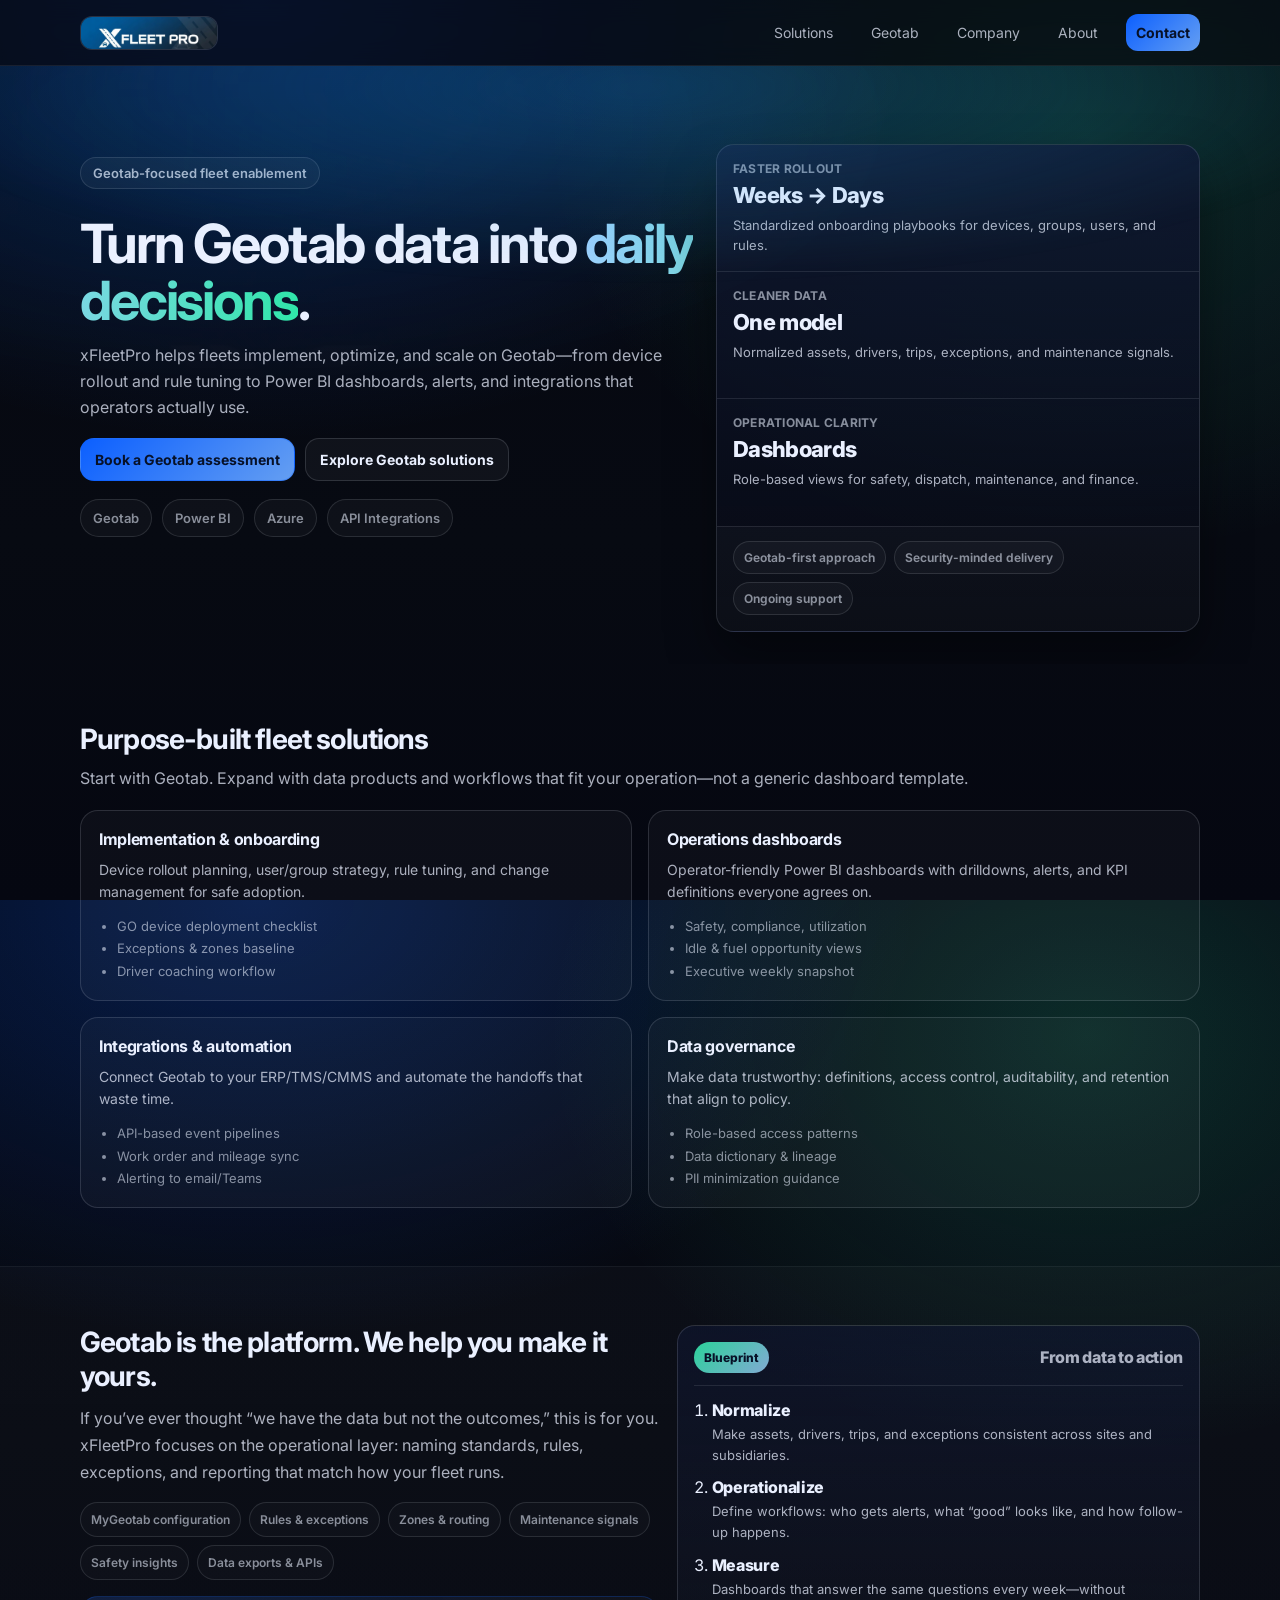
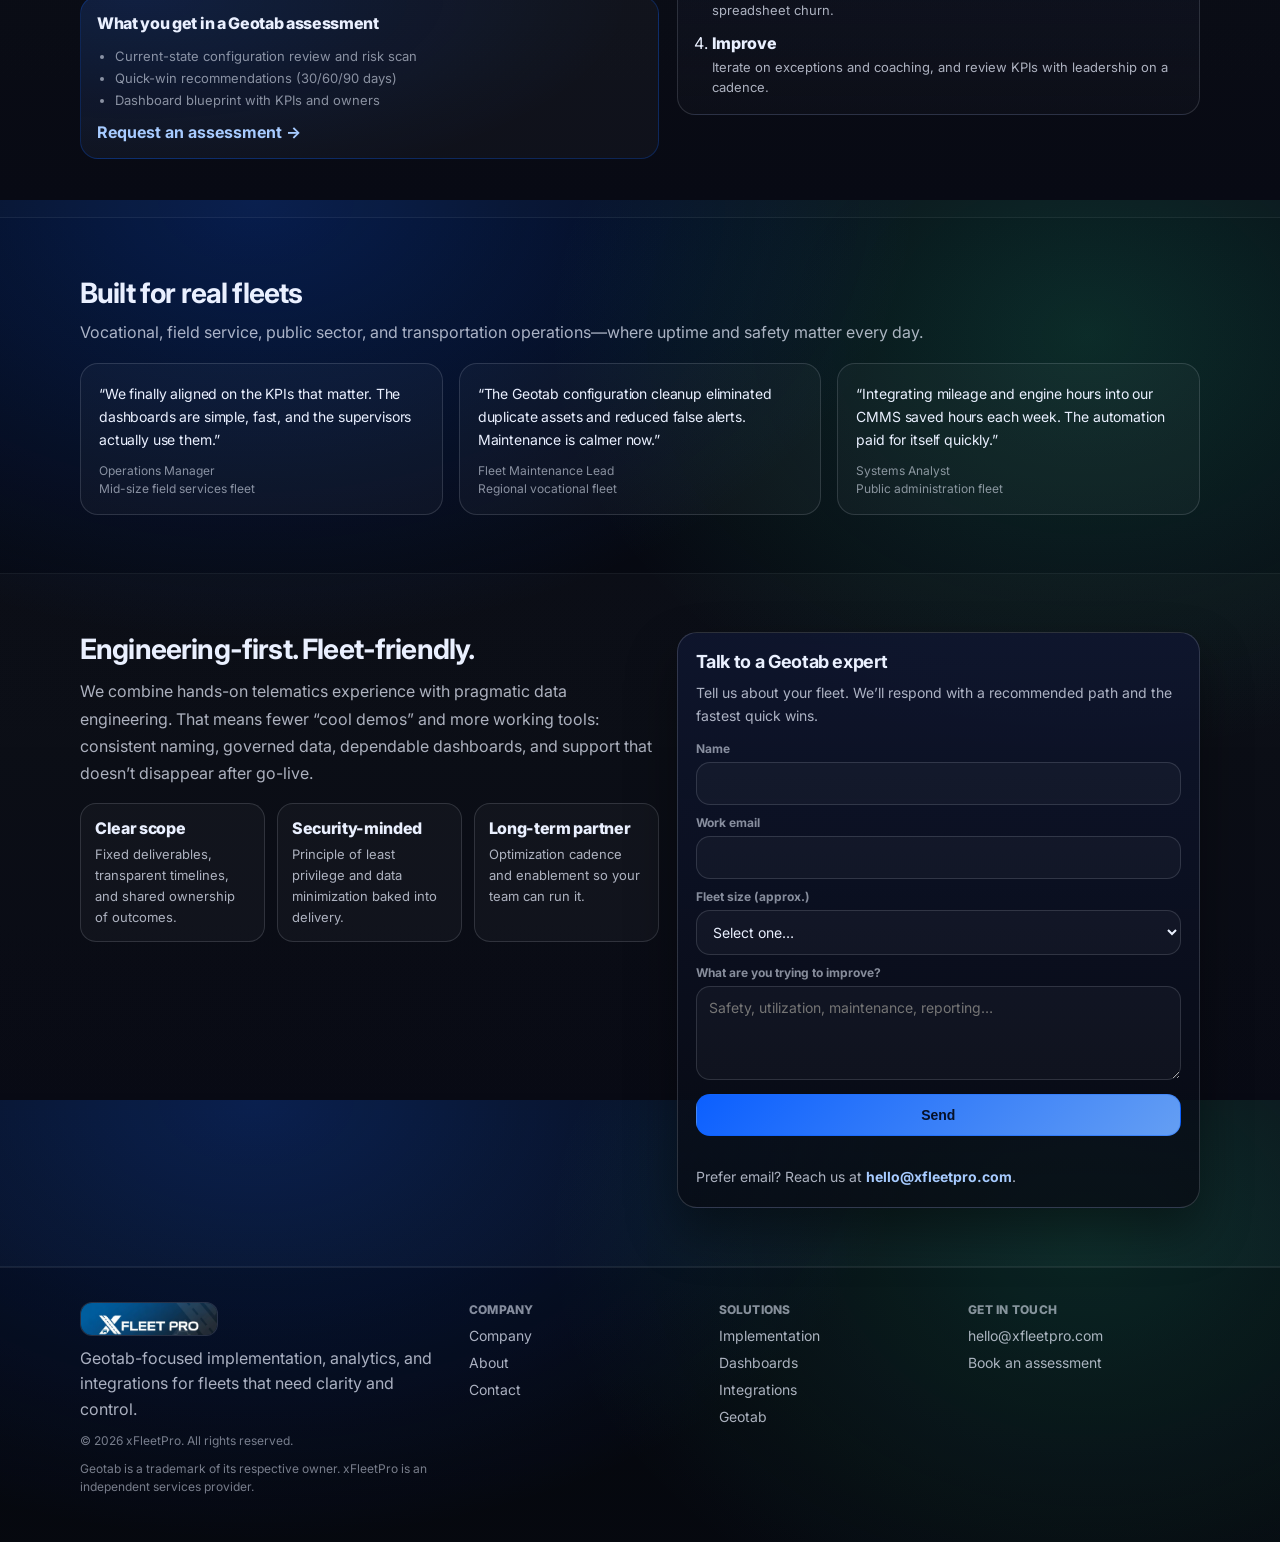
==== index.html @ 248a777e "Initial marketing site for xFleetPro Made-with: Cursor" ====
<!doctype html>
<html lang="en">
  <head>
    <meta charset="UTF-8" />
    <meta name="viewport" content="width=device-width, initial-scale=1.0" />
    <title>xFleetPro — Geotab-Focused Fleet Management</title>
    <meta
      name="description"
      content="xFleetPro helps fleets get more out of Geotab: implementation, data modeling, dashboards, integrations, and ongoing support."
    />
    <meta name="theme-color" content="#0b5fff" />
    <link rel="preconnect" href="https://fonts.googleapis.com" />
    <link rel="preconnect" href="https://fonts.gstatic.com" crossorigin />
    <link
      href="https://fonts.googleapis.com/css2?family=Inter:wght@400;500;600;700&display=swap"
      rel="stylesheet"
    />
    <link rel="stylesheet" href="./styles.css" />
  </head>
  <body>
    <a class="skip-link" href="#main">Skip to content</a>

    <header class="site-header" data-elevate="false">
      <div class="container header-inner">
        <a class="brand" href="./index.html" aria-label="xFleetPro home">
          <img class="brand-logo" src="./assets/xfleetpro-brand.png" alt="xFleetPro" />
        </a>

        <nav class="nav" aria-label="Primary">
          <a href="./index.html#solutions">Solutions</a>
          <a href="./index.html#geotab">Geotab</a>
          <a href="./company.html">Company</a>
          <a href="./about.html">About</a>
          <a class="nav-cta" href="./contact.html">Contact</a>
        </nav>

        <button class="icon-btn" type="button" id="menuBtn" aria-label="Open menu" aria-controls="mobileNav" aria-expanded="false">
          <span class="icon-bars" aria-hidden="true"></span>
        </button>
      </div>

      <div class="mobile-nav" id="mobileNav" hidden>
        <div class="container mobile-nav-inner">
          <a href="./index.html#solutions">Solutions</a>
          <a href="./index.html#geotab">Geotab</a>
          <a href="./company.html">Company</a>
          <a href="./about.html">About</a>
          <a class="btn btn-primary" href="./contact.html">Contact</a>
        </div>
      </div>
    </header>

    <main id="main">
      <section class="hero">
        <div class="container hero-grid">
          <div class="hero-copy">
            <p class="eyebrow">Geotab-focused fleet enablement</p>
            <h1>
              Turn Geotab data into
              <span class="text-gradient">daily decisions</span>.
            </h1>
            <p class="lead">
              xFleetPro helps fleets implement, optimize, and scale on Geotab—from device rollout and rule tuning to Power BI dashboards,
              alerts, and integrations that operators actually use.
            </p>
            <div class="hero-actions">
              <a class="btn btn-primary" href="#contact">Book a Geotab assessment</a>
              <a class="btn btn-secondary" href="#geotab">Explore Geotab solutions</a>
            </div>
            <div class="trust-row" aria-label="Trusted platforms">
              <div class="logo-pill">Geotab</div>
              <div class="logo-pill">Power BI</div>
              <div class="logo-pill">Azure</div>
              <div class="logo-pill">API Integrations</div>
            </div>
          </div>

          <div class="hero-card" role="region" aria-label="Outcome highlights">
            <div class="stat-grid">
              <div class="stat">
                <div class="stat-kicker">Faster rollout</div>
                <div class="stat-value">Weeks → Days</div>
                <div class="stat-note">Standardized onboarding playbooks for devices, groups, users, and rules.</div>
              </div>
              <div class="stat">
                <div class="stat-kicker">Cleaner data</div>
                <div class="stat-value">One model</div>
                <div class="stat-note">Normalized assets, drivers, trips, exceptions, and maintenance signals.</div>
              </div>
              <div class="stat">
                <div class="stat-kicker">Operational clarity</div>
                <div class="stat-value">Dashboards</div>
                <div class="stat-note">Role-based views for safety, dispatch, maintenance, and finance.</div>
              </div>
            </div>
            <div class="hero-card-footer">
              <div class="mini-badge">Geotab-first approach</div>
              <div class="mini-badge">Security-minded delivery</div>
              <div class="mini-badge">Ongoing support</div>
            </div>
          </div>
        </div>
        <div class="hero-bg" aria-hidden="true"></div>
      </section>

      <section class="section" id="solutions">
        <div class="container">
          <div class="section-head">
            <h2>Purpose-built fleet solutions</h2>
            <p>
              Start with Geotab. Expand with data products and workflows that fit your operation—not a generic dashboard template.
            </p>
          </div>

          <div class="card-grid">
            <article class="card">
              <h3>Implementation & onboarding</h3>
              <p>Device rollout planning, user/group strategy, rule tuning, and change management for safe adoption.</p>
              <ul class="list">
                <li>GO device deployment checklist</li>
                <li>Exceptions & zones baseline</li>
                <li>Driver coaching workflow</li>
              </ul>
            </article>

            <article class="card">
              <h3>Operations dashboards</h3>
              <p>Operator-friendly Power BI dashboards with drilldowns, alerts, and KPI definitions everyone agrees on.</p>
              <ul class="list">
                <li>Safety, compliance, utilization</li>
                <li>Idle & fuel opportunity views</li>
                <li>Executive weekly snapshot</li>
              </ul>
            </article>

            <article class="card">
              <h3>Integrations & automation</h3>
              <p>Connect Geotab to your ERP/TMS/CMMS and automate the handoffs that waste time.</p>
              <ul class="list">
                <li>API-based event pipelines</li>
                <li>Work order and mileage sync</li>
                <li>Alerting to email/Teams</li>
              </ul>
            </article>

            <article class="card">
              <h3>Data governance</h3>
              <p>Make data trustworthy: definitions, access control, auditability, and retention that align to policy.</p>
              <ul class="list">
                <li>Role-based access patterns</li>
                <li>Data dictionary & lineage</li>
                <li>PII minimization guidance</li>
              </ul>
            </article>
          </div>
        </div>
      </section>

      <section class="section alt" id="geotab">
        <div class="container">
          <div class="split">
            <div>
              <h2>Geotab is the platform. We help you make it yours.</h2>
              <p class="lead-sm">
                If you’ve ever thought “we have the data but not the outcomes,” this is for you. xFleetPro focuses on the operational layer:
                naming standards, rules, exceptions, and reporting that match how your fleet runs.
              </p>

              <div class="pill-row" aria-label="Geotab solution areas">
                <span class="pill">MyGeotab configuration</span>
                <span class="pill">Rules & exceptions</span>
                <span class="pill">Zones & routing</span>
                <span class="pill">Maintenance signals</span>
                <span class="pill">Safety insights</span>
                <span class="pill">Data exports & APIs</span>
              </div>

              <div class="callout">
                <div class="callout-title">What you get in a Geotab assessment</div>
                <ul class="list">
                  <li>Current-state configuration review and risk scan</li>
                  <li>Quick-win recommendations (30/60/90 days)</li>
                  <li>Dashboard blueprint with KPIs and owners</li>
                </ul>
                <a class="link" href="#contact">Request an assessment →</a>
              </div>
            </div>

            <div class="panel">
              <div class="panel-head">
                <div class="panel-badge">Blueprint</div>
                <div class="panel-title">From data to action</div>
              </div>
              <ol class="steps">
                <li>
                  <div class="step-title">Normalize</div>
                  <div class="step-body">Make assets, drivers, trips, and exceptions consistent across sites and subsidiaries.</div>
                </li>
                <li>
                  <div class="step-title">Operationalize</div>
                  <div class="step-body">Define workflows: who gets alerts, what “good” looks like, and how follow-up happens.</div>
                </li>
                <li>
                  <div class="step-title">Measure</div>
                  <div class="step-body">Dashboards that answer the same questions every week—without spreadsheet churn.</div>
                </li>
                <li>
                  <div class="step-title">Improve</div>
                  <div class="step-body">Iterate on exceptions and coaching, and review KPIs with leadership on a cadence.</div>
                </li>
              </ol>
            </div>
          </div>
        </div>
      </section>

      <section class="section" id="customers">
        <div class="container">
          <div class="section-head">
            <h2>Built for real fleets</h2>
            <p>Vocational, field service, public sector, and transportation operations—where uptime and safety matter every day.</p>
          </div>

          <div class="quote-grid">
            <figure class="quote">
              <blockquote>
                “We finally aligned on the KPIs that matter. The dashboards are simple, fast, and the supervisors actually use them.”
              </blockquote>
              <figcaption>
                <div class="who">Operations Manager</div>
                <div class="where">Mid-size field services fleet</div>
              </figcaption>
            </figure>

            <figure class="quote">
              <blockquote>
                “The Geotab configuration cleanup eliminated duplicate assets and reduced false alerts. Maintenance is calmer now.”
              </blockquote>
              <figcaption>
                <div class="who">Fleet Maintenance Lead</div>
                <div class="where">Regional vocational fleet</div>
              </figcaption>
            </figure>

            <figure class="quote">
              <blockquote>
                “Integrating mileage and engine hours into our CMMS saved hours each week. The automation paid for itself quickly.”
              </blockquote>
              <figcaption>
                <div class="who">Systems Analyst</div>
                <div class="where">Public administration fleet</div>
              </figcaption>
            </figure>
          </div>
        </div>
      </section>

      <section class="section alt" id="about">
        <div class="container">
          <div class="split">
            <div>
              <h2>Engineering-first. Fleet-friendly.</h2>
              <p class="lead-sm">
                We combine hands-on telematics experience with pragmatic data engineering. That means fewer “cool demos” and more working
                tools: consistent naming, governed data, dependable dashboards, and support that doesn’t disappear after go-live.
              </p>
              <div class="mini-grid">
                <div class="mini-card">
                  <div class="mini-title">Clear scope</div>
                  <div class="mini-body">Fixed deliverables, transparent timelines, and shared ownership of outcomes.</div>
                </div>
                <div class="mini-card">
                  <div class="mini-title">Security-minded</div>
                  <div class="mini-body">Principle of least privilege and data minimization baked into delivery.</div>
                </div>
                <div class="mini-card">
                  <div class="mini-title">Long-term partner</div>
                  <div class="mini-body">Optimization cadence and enablement so your team can run it.</div>
                </div>
              </div>
            </div>

            <div class="contact-card" id="contact" role="region" aria-label="Contact xFleetPro">
              <h3>Talk to a Geotab expert</h3>
              <p>Tell us about your fleet. We’ll respond with a recommended path and the fastest quick wins.</p>

              <form class="form" id="contactForm">
                <label>
                  <span>Name</span>
                  <input name="name" type="text" autocomplete="name" required />
                </label>
                <label>
                  <span>Work email</span>
                  <input name="email" type="email" autocomplete="email" required />
                </label>
                <label>
                  <span>Fleet size (approx.)</span>
                  <select name="fleetSize" required>
                    <option value="" selected disabled>Select one…</option>
                    <option>1–25</option>
                    <option>26–100</option>
                    <option>101–500</option>
                    <option>500+</option>
                  </select>
                </label>
                <label>
                  <span>What are you trying to improve?</span>
                  <textarea name="message" rows="4" placeholder="Safety, utilization, maintenance, reporting…" required></textarea>
                </label>
                <button class="btn btn-primary" type="submit">Send</button>
                <p class="fineprint">
                  Prefer email? Reach us at <a class="link" href="mailto:hello@xfleetpro.com">hello@xfleetpro.com</a>.
                </p>
              </form>
            </div>
          </div>
        </div>
      </section>
    </main>

    <footer class="footer">
      <div class="container footer-grid">
        <div>
          <div class="brand footer-brand">
            <img class="brand-logo" src="./assets/xfleetpro-brand.png" alt="xFleetPro" />
          </div>
          <p class="footer-note">
            Geotab-focused implementation, analytics, and integrations for fleets that need clarity and control.
          </p>
          <p class="footer-fineprint">
            © <span id="year"></span> xFleetPro. All rights reserved.
          </p>
          <p class="footer-fineprint">
            Geotab is a trademark of its respective owner. xFleetPro is an independent services provider.
          </p>
        </div>

        <div class="footer-col">
          <div class="footer-title">Company</div>
          <a href="./company.html">Company</a>
          <a href="./about.html">About</a>
          <a href="./contact.html">Contact</a>
        </div>
        <div class="footer-col">
          <div class="footer-title">Solutions</div>
          <a href="./index.html#solutions">Implementation</a>
          <a href="./index.html#solutions">Dashboards</a>
          <a href="./index.html#solutions">Integrations</a>
          <a href="./index.html#geotab">Geotab</a>
        </div>
        <div class="footer-col">
          <div class="footer-title">Get in touch</div>
          <a href="mailto:hello@xfleetpro.com">hello@xfleetpro.com</a>
          <a href="./contact.html">Book an assessment</a>
        </div>
      </div>
    </footer>

    <script src="./script.js"></script>
  </body>
</html>
---- styles.css ----
:root {
  --bg: #070a12;
  --surface: #0d1222;
  --card: #0f1630;
  --text: #eaf0ff;
  --muted: rgba(234, 240, 255, 0.72);
  --muted2: rgba(234, 240, 255, 0.56);
  --border: rgba(234, 240, 255, 0.12);
  --shadow: 0 24px 50px rgba(0, 0, 0, 0.4);
  --blue: #0b5fff;
  --blue2: #6aa7ff;
  --green: #2fe6a7;
  --ring: 0 0 0 4px rgba(11, 95, 255, 0.25);
  --radius: 18px;
  --container: 1120px;
  --font: "Inter", system-ui, -apple-system, Segoe UI, Roboto, Arial, sans-serif;
}

*,
*::before,
*::after {
  box-sizing: border-box;
}

html,
body {
  height: 100%;
}

body {
  margin: 0;
  font-family: var(--font);
  color: var(--text);
  background: radial-gradient(1200px 800px at 20% 0%, rgba(11, 95, 255, 0.25), transparent 55%),
    radial-gradient(900px 700px at 85% 15%, rgba(47, 230, 167, 0.16), transparent 60%),
    linear-gradient(180deg, #050711 0%, #070a12 60%, #050711 100%);
}

a {
  color: inherit;
  text-decoration: none;
}

.container {
  width: min(var(--container), calc(100% - 48px));
  margin: 0 auto;
}

.skip-link {
  position: absolute;
  left: 12px;
  top: 12px;
  padding: 10px 12px;
  background: rgba(255, 255, 255, 0.08);
  border: 1px solid var(--border);
  border-radius: 12px;
  transform: translateY(-200%);
}

.skip-link:focus {
  transform: translateY(0);
  outline: none;
  box-shadow: var(--ring);
}

.site-header {
  position: sticky;
  top: 0;
  z-index: 50;
  background: rgba(7, 10, 18, 0.6);
  backdrop-filter: blur(12px);
  border-bottom: 1px solid rgba(234, 240, 255, 0.08);
}

.site-header[data-elevate="true"] {
  box-shadow: 0 8px 40px rgba(0, 0, 0, 0.25);
}

.header-inner {
  display: flex;
  align-items: center;
  justify-content: space-between;
  padding: 14px 0;
  gap: 14px;
}

.brand {
  display: inline-flex;
  align-items: center;
  gap: 10px;
  font-weight: 700;
  letter-spacing: -0.02em;
}

.brand-logo {
  width: 138px;
  height: 34px;
  border-radius: 12px;
  border: 1px solid rgba(234, 240, 255, 0.12);
  object-fit: cover;
  object-position: 50% 10%;
  background: rgba(255, 255, 255, 0.03);
}

.brand-mark {
  width: 34px;
  height: 34px;
  border-radius: 12px;
  display: grid;
  place-items: center;
  background: linear-gradient(135deg, rgba(11, 95, 255, 0.85), rgba(47, 230, 167, 0.65));
  color: #06102a;
  box-shadow: 0 12px 28px rgba(11, 95, 255, 0.25);
  font-weight: 800;
}

.brand-text {
  font-size: 16px;
}

.nav {
  display: none;
  align-items: center;
  gap: 18px;
  font-size: 14px;
  color: var(--muted);
}

.nav a {
  padding: 10px 10px;
  border-radius: 12px;
}

.nav a:hover {
  color: var(--text);
  background: rgba(255, 255, 255, 0.06);
}

.nav-cta {
  color: #071127;
  background: linear-gradient(135deg, rgba(11, 95, 255, 1), rgba(106, 167, 255, 0.95));
  font-weight: 700;
}

.nav-cta:hover {
  background: linear-gradient(135deg, rgba(11, 95, 255, 0.95), rgba(106, 167, 255, 0.9));
}

.icon-btn {
  display: inline-flex;
  align-items: center;
  justify-content: center;
  width: 42px;
  height: 42px;
  border-radius: 14px;
  border: 1px solid rgba(234, 240, 255, 0.14);
  background: rgba(255, 255, 255, 0.05);
  color: var(--text);
  cursor: pointer;
}

.icon-btn:focus {
  outline: none;
  box-shadow: var(--ring);
}

.icon-bars {
  width: 18px;
  height: 2px;
  background: var(--text);
  position: relative;
  border-radius: 4px;
}

.icon-bars::before,
.icon-bars::after {
  content: "";
  position: absolute;
  left: 0;
  width: 18px;
  height: 2px;
  background: var(--text);
  border-radius: 4px;
}

.icon-bars::before {
  top: -6px;
}

.icon-bars::after {
  top: 6px;
}

.mobile-nav {
  border-top: 1px solid rgba(234, 240, 255, 0.08);
  background: rgba(7, 10, 18, 0.85);
  backdrop-filter: blur(14px);
}

.mobile-nav-inner {
  padding: 16px 0 18px;
  display: grid;
  gap: 10px;
}

.mobile-nav a {
  padding: 12px 12px;
  border-radius: 14px;
  border: 1px solid rgba(234, 240, 255, 0.1);
  background: rgba(255, 255, 255, 0.04);
  color: var(--muted);
}

.mobile-nav a:hover {
  color: var(--text);
}

.hero {
  position: relative;
  padding: 64px 0 26px;
  overflow: hidden;
}

.hero::after {
  content: "";
  position: absolute;
  inset: 0;
  background-image: url("./assets/xfleetpro-brand.png");
  background-size: cover;
  background-position: center top;
  opacity: 0.085;
  mix-blend-mode: screen;
  pointer-events: none;
  mask-image: radial-gradient(70% 60% at 20% 10%, black 20%, transparent 70%);
}

.hero-bg {
  position: absolute;
  inset: -40% -30% auto -30%;
  height: 520px;
  background: radial-gradient(closest-side, rgba(11, 95, 255, 0.18), transparent 72%),
    radial-gradient(closest-side, rgba(47, 230, 167, 0.12), transparent 75%);
  filter: blur(8px);
  pointer-events: none;
}

.hero-grid {
  display: grid;
  gap: 22px;
  align-items: start;
}

.eyebrow {
  display: inline-flex;
  gap: 10px;
  align-items: center;
  padding: 7px 12px;
  border: 1px solid rgba(234, 240, 255, 0.12);
  border-radius: 999px;
  background: rgba(255, 255, 255, 0.04);
  color: var(--muted);
  font-weight: 600;
  font-size: 13px;
}

h1 {
  margin: 14px 0 0;
  font-size: 42px;
  letter-spacing: -0.04em;
  line-height: 1.05;
}

.text-gradient {
  background: linear-gradient(90deg, #9fd0ff, #2fe6a7);
  -webkit-background-clip: text;
  background-clip: text;
  color: transparent;
}

.lead {
  margin: 14px 0 0;
  color: var(--muted);
  font-size: 16px;
  line-height: 1.6;
}

.hero-actions {
  margin-top: 18px;
  display: flex;
  flex-wrap: wrap;
  gap: 10px;
}

.btn {
  display: inline-flex;
  align-items: center;
  justify-content: center;
  gap: 10px;
  padding: 12px 14px;
  border-radius: 14px;
  border: 1px solid rgba(234, 240, 255, 0.14);
  font-weight: 700;
  font-size: 14px;
  cursor: pointer;
  transition: transform 160ms ease, background 160ms ease, border-color 160ms ease;
  user-select: none;
}

.btn:active {
  transform: translateY(1px);
}

.btn-primary {
  background: linear-gradient(135deg, rgba(11, 95, 255, 1), rgba(106, 167, 255, 0.95));
  color: #071127;
  border-color: rgba(11, 95, 255, 0.35);
}

.btn-primary:hover {
  background: linear-gradient(135deg, rgba(11, 95, 255, 0.95), rgba(106, 167, 255, 0.9));
}

.btn-secondary {
  background: rgba(255, 255, 255, 0.04);
  color: var(--text);
}

.btn-secondary:hover {
  background: rgba(255, 255, 255, 0.07);
}

.trust-row {
  margin-top: 18px;
  display: flex;
  flex-wrap: wrap;
  gap: 10px;
}

.logo-pill {
  padding: 10px 12px;
  border-radius: 999px;
  border: 1px solid rgba(234, 240, 255, 0.12);
  background: rgba(255, 255, 255, 0.03);
  color: var(--muted2);
  font-size: 13px;
  font-weight: 600;
}

.hero-card {
  border-radius: var(--radius);
  border: 1px solid rgba(234, 240, 255, 0.14);
  background: linear-gradient(180deg, rgba(15, 22, 48, 0.9), rgba(7, 10, 18, 0.65));
  box-shadow: var(--shadow);
  overflow: hidden;
}

.stat-grid {
  display: grid;
  gap: 0;
}

.stat {
  padding: 16px 16px;
  border-bottom: 1px solid rgba(234, 240, 255, 0.1);
}

.stat:last-child {
  border-bottom: none;
}

.stat-kicker {
  color: var(--muted2);
  font-size: 12px;
  font-weight: 700;
  letter-spacing: 0.02em;
  text-transform: uppercase;
}

.stat-value {
  margin-top: 6px;
  font-size: 22px;
  font-weight: 800;
  letter-spacing: -0.03em;
}

.stat-note {
  margin-top: 8px;
  color: var(--muted);
  font-size: 13px;
  line-height: 1.5;
}

.hero-card-footer {
  padding: 14px 16px 16px;
  display: flex;
  flex-wrap: wrap;
  gap: 8px;
  border-top: 1px solid rgba(234, 240, 255, 0.1);
  background: rgba(255, 255, 255, 0.02);
}

.mini-badge {
  padding: 8px 10px;
  border-radius: 999px;
  border: 1px solid rgba(234, 240, 255, 0.12);
  background: rgba(255, 255, 255, 0.03);
  color: var(--muted2);
  font-size: 12px;
  font-weight: 650;
}

.section {
  padding: 58px 0;
}

.page-hero {
  padding: 54px 0 18px;
  position: relative;
  overflow: hidden;
}

.page-hero::before {
  content: "";
  position: absolute;
  inset: 0;
  background-image: url("./assets/xfleetpro-brand.png");
  background-size: cover;
  background-position: center top;
  opacity: 0.12;
  filter: saturate(1.1);
  pointer-events: none;
  mask-image: linear-gradient(180deg, black 0%, transparent 72%);
}

.page-title {
  position: relative;
  margin: 0;
  font-size: 34px;
  letter-spacing: -0.04em;
}

.page-subtitle {
  position: relative;
  margin: 10px 0 0;
  color: var(--muted);
  line-height: 1.7;
  max-width: 70ch;
}

.info-grid {
  margin-top: 18px;
  display: grid;
  gap: 14px;
}

.info-card {
  border-radius: var(--radius);
  border: 1px solid rgba(234, 240, 255, 0.14);
  background: rgba(255, 255, 255, 0.03);
  padding: 18px 18px;
}

.info-card h3 {
  margin: 0;
  font-size: 16px;
  letter-spacing: -0.02em;
}

.info-card p {
  margin: 10px 0 0;
  color: var(--muted);
  line-height: 1.7;
  font-size: 14px;
}

.section.alt {
  background: linear-gradient(180deg, rgba(255, 255, 255, 0.02), rgba(255, 255, 255, 0.01));
  border-top: 1px solid rgba(234, 240, 255, 0.06);
  border-bottom: 1px solid rgba(234, 240, 255, 0.06);
}

.section-head {
  display: grid;
  gap: 10px;
  margin-bottom: 18px;
}

h2 {
  margin: 0;
  font-size: 28px;
  letter-spacing: -0.03em;
}

.section-head p {
  margin: 0;
  color: var(--muted);
  line-height: 1.6;
}

.card-grid {
  display: grid;
  gap: 14px;
  margin-top: 18px;
}

.card {
  border-radius: var(--radius);
  border: 1px solid rgba(234, 240, 255, 0.14);
  background: rgba(255, 255, 255, 0.03);
  padding: 18px 18px;
}

.card h3 {
  margin: 0;
  font-size: 16px;
  letter-spacing: -0.02em;
}

.card p {
  margin: 10px 0 0;
  color: var(--muted);
  line-height: 1.6;
  font-size: 14px;
}

.list {
  margin: 12px 0 0;
  padding: 0 0 0 18px;
  color: var(--muted2);
  line-height: 1.7;
  font-size: 13px;
}

.split {
  display: grid;
  gap: 16px;
  align-items: start;
}

.lead-sm {
  margin: 12px 0 0;
  color: var(--muted);
  line-height: 1.7;
}

.pill-row {
  display: flex;
  flex-wrap: wrap;
  gap: 8px;
  margin-top: 16px;
}

.pill {
  padding: 9px 10px;
  border-radius: 999px;
  border: 1px solid rgba(234, 240, 255, 0.12);
  background: rgba(255, 255, 255, 0.02);
  color: var(--muted2);
  font-size: 12px;
  font-weight: 600;
}

.callout {
  margin-top: 16px;
  padding: 16px 16px;
  border-radius: var(--radius);
  border: 1px solid rgba(11, 95, 255, 0.25);
  background: radial-gradient(700px 280px at 10% 0%, rgba(11, 95, 255, 0.16), transparent 70%),
    rgba(255, 255, 255, 0.03);
}

.callout-title {
  font-weight: 800;
  letter-spacing: -0.02em;
}

.link {
  display: inline-flex;
  margin-top: 10px;
  color: #a7cbff;
  font-weight: 700;
}

.link:hover {
  color: #c4ddff;
}

.panel {
  border-radius: var(--radius);
  border: 1px solid rgba(234, 240, 255, 0.14);
  background: linear-gradient(180deg, rgba(15, 22, 48, 0.65), rgba(255, 255, 255, 0.02));
  padding: 16px 16px;
}

.panel-head {
  display: flex;
  align-items: center;
  justify-content: space-between;
  gap: 12px;
  padding-bottom: 12px;
  border-bottom: 1px solid rgba(234, 240, 255, 0.1);
}

.panel-badge {
  font-size: 12px;
  font-weight: 800;
  color: #071127;
  background: linear-gradient(135deg, rgba(47, 230, 167, 0.9), rgba(159, 208, 255, 0.8));
  padding: 8px 10px;
  border-radius: 999px;
}

.panel-title {
  font-weight: 800;
  letter-spacing: -0.02em;
  color: var(--muted);
}

.steps {
  margin: 14px 0 0;
  padding: 0 0 0 18px;
  display: grid;
  gap: 12px;
}

.step-title {
  font-weight: 800;
  letter-spacing: -0.02em;
}

.step-body {
  margin-top: 4px;
  color: var(--muted);
  line-height: 1.6;
  font-size: 13px;
}

.quote-grid {
  display: grid;
  gap: 14px;
  margin-top: 18px;
}

.quote {
  margin: 0;
  padding: 18px 18px;
  border-radius: var(--radius);
  border: 1px solid rgba(234, 240, 255, 0.14);
  background: rgba(255, 255, 255, 0.03);
}

.quote blockquote {
  margin: 0;
  color: var(--text);
  line-height: 1.65;
  font-size: 14px;
  letter-spacing: -0.01em;
}

.quote figcaption {
  margin-top: 12px;
  color: var(--muted2);
  font-size: 12px;
  display: grid;
  gap: 3px;
}

.mini-grid {
  margin-top: 16px;
  display: grid;
  gap: 12px;
}

.mini-card {
  padding: 14px 14px;
  border-radius: 16px;
  border: 1px solid rgba(234, 240, 255, 0.14);
  background: rgba(255, 255, 255, 0.03);
}

.mini-title {
  font-weight: 800;
  letter-spacing: -0.02em;
}

.mini-body {
  margin-top: 6px;
  color: var(--muted);
  line-height: 1.6;
  font-size: 13px;
}

.contact-card {
  border-radius: calc(var(--radius) + 2px);
  border: 1px solid rgba(234, 240, 255, 0.16);
  background: linear-gradient(180deg, rgba(15, 22, 48, 0.85), rgba(7, 10, 18, 0.75));
  padding: 18px 18px;
  box-shadow: var(--shadow);
}

.contact-card h3 {
  margin: 0;
  font-size: 18px;
  letter-spacing: -0.02em;
}

.contact-card p {
  margin: 10px 0 0;
  color: var(--muted);
  line-height: 1.6;
  font-size: 14px;
}

.form {
  margin-top: 14px;
  display: grid;
  gap: 10px;
}

label span {
  display: block;
  font-size: 12px;
  color: var(--muted2);
  font-weight: 700;
  margin-bottom: 6px;
}

input,
select,
textarea {
  width: 100%;
  padding: 12px 12px;
  border-radius: 14px;
  border: 1px solid rgba(234, 240, 255, 0.14);
  background: rgba(255, 255, 255, 0.03);
  color: var(--text);
  font-family: var(--font);
  font-size: 14px;
}

textarea {
  resize: vertical;
}

input:focus,
select:focus,
textarea:focus {
  outline: none;
  box-shadow: var(--ring);
  border-color: rgba(11, 95, 255, 0.45);
}

select option {
  background: #0b1021;
}

.fineprint {
  margin: 0;
  color: var(--muted2);
  font-size: 12px;
  line-height: 1.5;
}

.footer {
  border-top: 1px solid rgba(234, 240, 255, 0.08);
  padding: 34px 0 46px;
  background: rgba(0, 0, 0, 0.15);
}

.footer-grid {
  display: grid;
  gap: 18px;
}

.footer-brand {
  margin-bottom: 10px;
}

.footer-note {
  margin: 0;
  color: var(--muted);
  line-height: 1.6;
  max-width: 46ch;
}

.footer-fineprint {
  margin: 10px 0 0;
  color: rgba(234, 240, 255, 0.5);
  font-size: 12px;
  line-height: 1.5;
}

.footer-col {
  display: grid;
  gap: 10px;
  align-content: start;
}

.footer-title {
  font-size: 12px;
  font-weight: 800;
  color: var(--muted2);
  letter-spacing: 0.02em;
  text-transform: uppercase;
}

.footer-col a {
  color: var(--muted);
  font-size: 14px;
}

.footer-col a:hover {
  color: var(--text);
}

@media (min-width: 860px) {
  .nav {
    display: flex;
  }

  .icon-btn {
    display: none;
  }

  .hero {
    padding: 78px 0 32px;
  }

  h1 {
    font-size: 54px;
  }

  .hero-grid {
    grid-template-columns: 1.12fr 0.88fr;
    gap: 20px;
    align-items: stretch;
  }

  .stat-grid {
    grid-template-rows: repeat(3, 1fr);
  }

  .card-grid {
    grid-template-columns: repeat(2, 1fr);
    gap: 16px;
  }

  .split {
    grid-template-columns: 1.05fr 0.95fr;
    gap: 18px;
  }

  .quote-grid {
    grid-template-columns: repeat(3, 1fr);
    gap: 16px;
  }

  .mini-grid {
    grid-template-columns: repeat(3, 1fr);
  }

  .footer-grid {
    grid-template-columns: 1.6fr 1fr 1fr 1fr;
    gap: 18px;
  }

  .info-grid {
    grid-template-columns: repeat(3, 1fr);
    gap: 16px;
  }
}
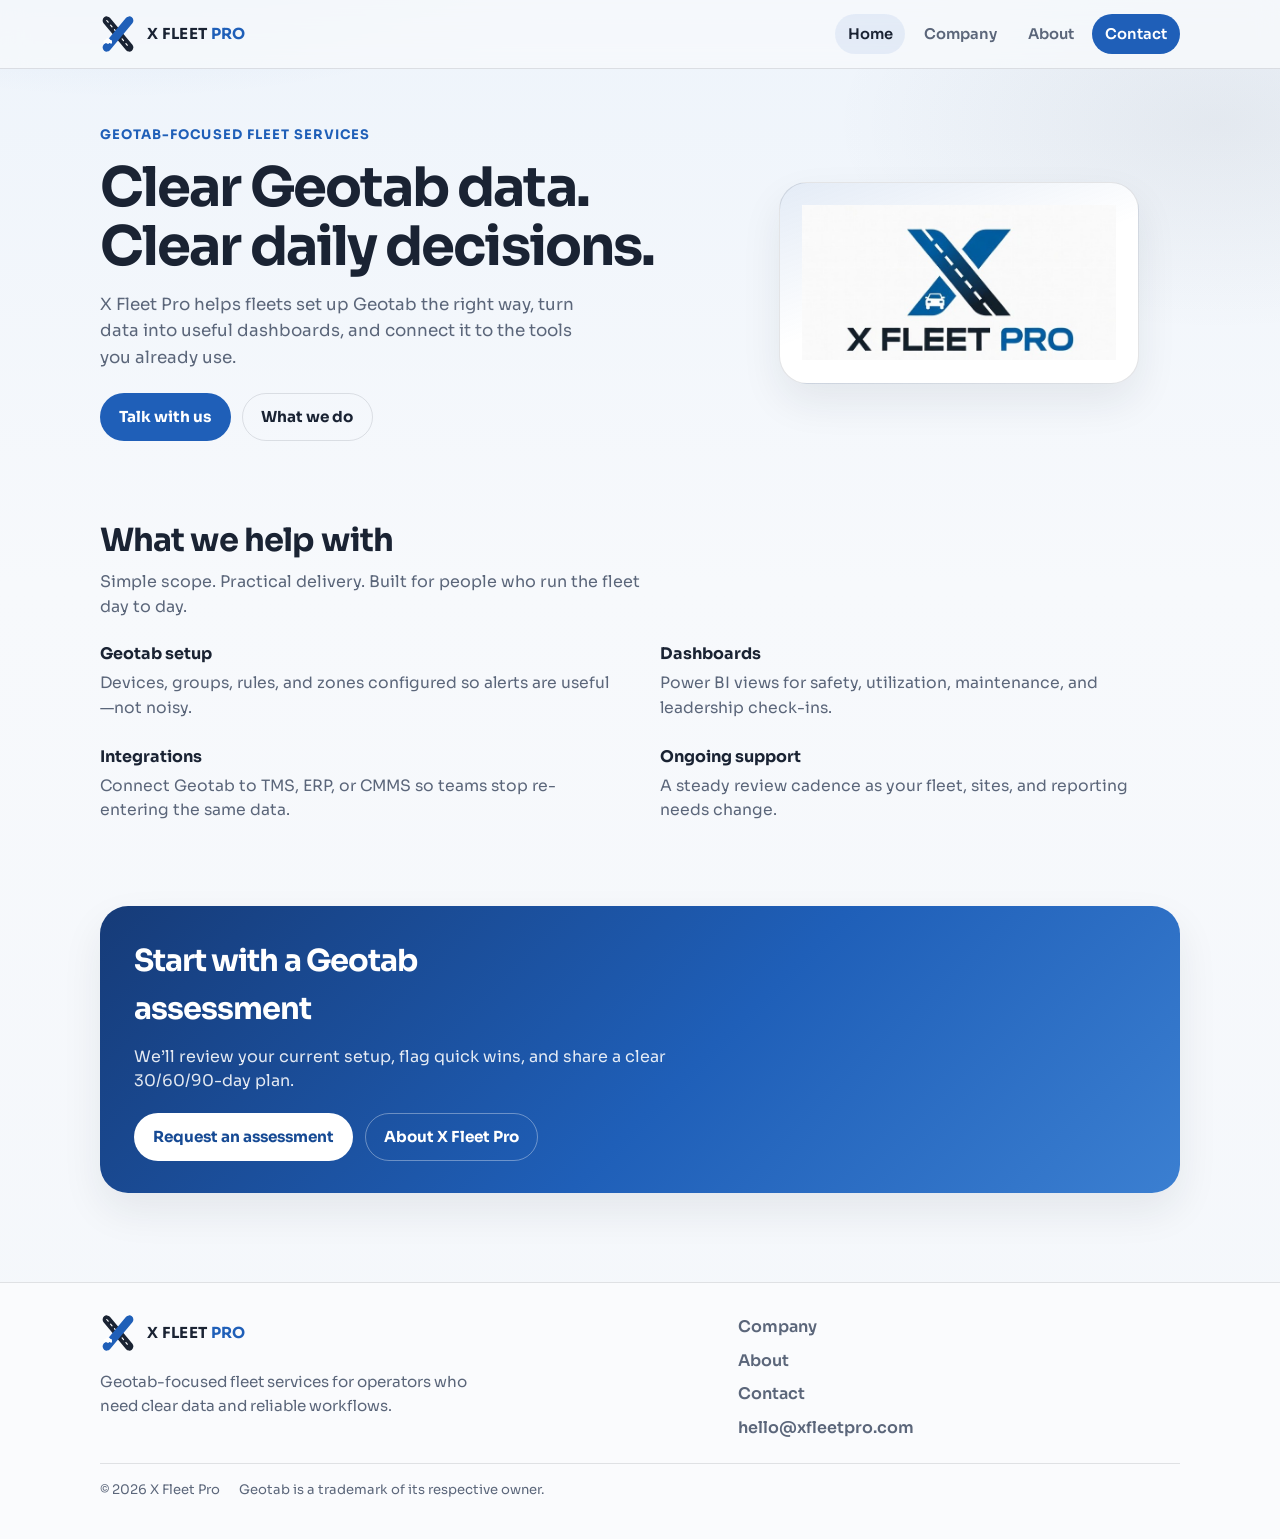
==== commit eebfe147: "Simplify site with shared layout and cleaner branding Reduce duplicated chrome across pages, tighten" ====
--- a/index.html
+++ b/index.html
@@ -3,359 +3,86 @@
   <head>
     <meta charset="UTF-8" />
     <meta name="viewport" content="width=device-width, initial-scale=1.0" />
-    <title>xFleetPro — Geotab-Focused Fleet Management</title>
+    <title>X Fleet Pro — Geotab fleet services</title>
     <meta
       name="description"
-      content="xFleetPro helps fleets get more out of Geotab: implementation, data modeling, dashboards, integrations, and ongoing support."
+      content="X Fleet Pro helps fleets get clear results from Geotab: setup, dashboards, and integrations."
     />
-    <meta name="theme-color" content="#0b5fff" />
+    <meta name="theme-color" content="#1f5fb8" />
+    <link rel="icon" href="./assets/logo-mark.svg" type="image/svg+xml" />
     <link rel="preconnect" href="https://fonts.googleapis.com" />
     <link rel="preconnect" href="https://fonts.gstatic.com" crossorigin />
-    <link
-      href="https://fonts.googleapis.com/css2?family=Inter:wght@400;500;600;700&display=swap"
-      rel="stylesheet"
-    />
+    <link href="https://fonts.googleapis.com/css2?family=Sora:wght@400;600;700&display=swap" rel="stylesheet" />
     <link rel="stylesheet" href="./styles.css" />
   </head>
   <body>
-    <a class="skip-link" href="#main">Skip to content</a>
-
-    <header class="site-header" data-elevate="false">
-      <div class="container header-inner">
-        <a class="brand" href="./index.html" aria-label="xFleetPro home">
-          <img class="brand-logo" src="./assets/xfleetpro-brand.png" alt="xFleetPro" />
-        </a>
-
-        <nav class="nav" aria-label="Primary">
-          <a href="./index.html#solutions">Solutions</a>
-          <a href="./index.html#geotab">Geotab</a>
-          <a href="./company.html">Company</a>
-          <a href="./about.html">About</a>
-          <a class="nav-cta" href="./contact.html">Contact</a>
-        </nav>
-
-        <button class="icon-btn" type="button" id="menuBtn" aria-label="Open menu" aria-controls="mobileNav" aria-expanded="false">
-          <span class="icon-bars" aria-hidden="true"></span>
-        </button>
-      </div>
-
-      <div class="mobile-nav" id="mobileNav" hidden>
-        <div class="container mobile-nav-inner">
-          <a href="./index.html#solutions">Solutions</a>
-          <a href="./index.html#geotab">Geotab</a>
-          <a href="./company.html">Company</a>
-          <a href="./about.html">About</a>
-          <a class="btn btn-primary" href="./contact.html">Contact</a>
-        </div>
-      </div>
-    </header>
+    <a class="skip" href="#main">Skip to content</a>
+    <header class="site-header" id="site-header"></header>
 
     <main id="main">
       <section class="hero">
         <div class="container hero-grid">
-          <div class="hero-copy">
-            <p class="eyebrow">Geotab-focused fleet enablement</p>
-            <h1>
-              Turn Geotab data into
-              <span class="text-gradient">daily decisions</span>.
-            </h1>
-            <p class="lead">
-              xFleetPro helps fleets implement, optimize, and scale on Geotab—from device rollout and rule tuning to Power BI dashboards,
-              alerts, and integrations that operators actually use.
+          <div>
+            <p class="kicker">Geotab-focused fleet services</p>
+            <h1>Clear Geotab data. Clear daily decisions.</h1>
+            <p class="lede">
+              X Fleet Pro helps fleets set up Geotab the right way, turn data into useful dashboards, and connect it to the tools you already use.
             </p>
-            <div class="hero-actions">
-              <a class="btn btn-primary" href="#contact">Book a Geotab assessment</a>
-              <a class="btn btn-secondary" href="#geotab">Explore Geotab solutions</a>
-            </div>
-            <div class="trust-row" aria-label="Trusted platforms">
-              <div class="logo-pill">Geotab</div>
-              <div class="logo-pill">Power BI</div>
-              <div class="logo-pill">Azure</div>
-              <div class="logo-pill">API Integrations</div>
+            <div class="actions">
+              <a class="btn btn-primary" href="./contact.html">Talk with us</a>
+              <a class="btn btn-ghost" href="./company.html">What we do</a>
             </div>
           </div>
-
-          <div class="hero-card" role="region" aria-label="Outcome highlights">
-            <div class="stat-grid">
-              <div class="stat">
-                <div class="stat-kicker">Faster rollout</div>
-                <div class="stat-value">Weeks → Days</div>
-                <div class="stat-note">Standardized onboarding playbooks for devices, groups, users, and rules.</div>
-              </div>
-              <div class="stat">
-                <div class="stat-kicker">Cleaner data</div>
-                <div class="stat-value">One model</div>
-                <div class="stat-note">Normalized assets, drivers, trips, exceptions, and maintenance signals.</div>
-              </div>
-              <div class="stat">
-                <div class="stat-kicker">Operational clarity</div>
-                <div class="stat-value">Dashboards</div>
-                <div class="stat-note">Role-based views for safety, dispatch, maintenance, and finance.</div>
-              </div>
-            </div>
-            <div class="hero-card-footer">
-              <div class="mini-badge">Geotab-first approach</div>
-              <div class="mini-badge">Security-minded delivery</div>
-              <div class="mini-badge">Ongoing support</div>
-            </div>
-          </div>
-        </div>
-        <div class="hero-bg" aria-hidden="true"></div>
-      </section>
-
-      <section class="section" id="solutions">
-        <div class="container">
-          <div class="section-head">
-            <h2>Purpose-built fleet solutions</h2>
-            <p>
-              Start with Geotab. Expand with data products and workflows that fit your operation—not a generic dashboard template.
-            </p>
-          </div>
-
-          <div class="card-grid">
-            <article class="card">
-              <h3>Implementation & onboarding</h3>
-              <p>Device rollout planning, user/group strategy, rule tuning, and change management for safe adoption.</p>
-              <ul class="list">
-                <li>GO device deployment checklist</li>
-                <li>Exceptions & zones baseline</li>
-                <li>Driver coaching workflow</li>
-              </ul>
-            </article>
-
-            <article class="card">
-              <h3>Operations dashboards</h3>
-              <p>Operator-friendly Power BI dashboards with drilldowns, alerts, and KPI definitions everyone agrees on.</p>
-              <ul class="list">
-                <li>Safety, compliance, utilization</li>
-                <li>Idle & fuel opportunity views</li>
-                <li>Executive weekly snapshot</li>
-              </ul>
-            </article>
-
-            <article class="card">
-              <h3>Integrations & automation</h3>
-              <p>Connect Geotab to your ERP/TMS/CMMS and automate the handoffs that waste time.</p>
-              <ul class="list">
-                <li>API-based event pipelines</li>
-                <li>Work order and mileage sync</li>
-                <li>Alerting to email/Teams</li>
-              </ul>
-            </article>
-
-            <article class="card">
-              <h3>Data governance</h3>
-              <p>Make data trustworthy: definitions, access control, auditability, and retention that align to policy.</p>
-              <ul class="list">
-                <li>Role-based access patterns</li>
-                <li>Data dictionary & lineage</li>
-                <li>PII minimization guidance</li>
-              </ul>
-            </article>
+          <div class="hero-visual">
+            <img src="./assets/logo.jpg" alt="X Fleet Pro logo" />
           </div>
         </div>
       </section>
 
-      <section class="section alt" id="geotab">
+      <section class="section">
         <div class="container">
-          <div class="split">
-            <div>
-              <h2>Geotab is the platform. We help you make it yours.</h2>
-              <p class="lead-sm">
-                If you’ve ever thought “we have the data but not the outcomes,” this is for you. xFleetPro focuses on the operational layer:
-                naming standards, rules, exceptions, and reporting that match how your fleet runs.
-              </p>
-
-              <div class="pill-row" aria-label="Geotab solution areas">
-                <span class="pill">MyGeotab configuration</span>
-                <span class="pill">Rules & exceptions</span>
-                <span class="pill">Zones & routing</span>
-                <span class="pill">Maintenance signals</span>
-                <span class="pill">Safety insights</span>
-                <span class="pill">Data exports & APIs</span>
-              </div>
-
-              <div class="callout">
-                <div class="callout-title">What you get in a Geotab assessment</div>
-                <ul class="list">
-                  <li>Current-state configuration review and risk scan</li>
-                  <li>Quick-win recommendations (30/60/90 days)</li>
-                  <li>Dashboard blueprint with KPIs and owners</li>
-                </ul>
-                <a class="link" href="#contact">Request an assessment →</a>
-              </div>
-            </div>
-
-            <div class="panel">
-              <div class="panel-head">
-                <div class="panel-badge">Blueprint</div>
-                <div class="panel-title">From data to action</div>
-              </div>
-              <ol class="steps">
-                <li>
-                  <div class="step-title">Normalize</div>
-                  <div class="step-body">Make assets, drivers, trips, and exceptions consistent across sites and subsidiaries.</div>
-                </li>
-                <li>
-                  <div class="step-title">Operationalize</div>
-                  <div class="step-body">Define workflows: who gets alerts, what “good” looks like, and how follow-up happens.</div>
-                </li>
-                <li>
-                  <div class="step-title">Measure</div>
-                  <div class="step-body">Dashboards that answer the same questions every week—without spreadsheet churn.</div>
-                </li>
-                <li>
-                  <div class="step-title">Improve</div>
-                  <div class="step-body">Iterate on exceptions and coaching, and review KPIs with leadership on a cadence.</div>
-                </li>
-              </ol>
-            </div>
+          <div class="section-head">
+            <h2>What we help with</h2>
+            <p>Simple scope. Practical delivery. Built for people who run the fleet day to day.</p>
           </div>
+          <ul class="offer-list">
+            <li>
+              <strong>Geotab setup</strong>
+              <span>Devices, groups, rules, and zones configured so alerts are useful—not noisy.</span>
+            </li>
+            <li>
+              <strong>Dashboards</strong>
+              <span>Power BI views for safety, utilization, maintenance, and leadership check-ins.</span>
+            </li>
+            <li>
+              <strong>Integrations</strong>
+              <span>Connect Geotab to TMS, ERP, or CMMS so teams stop re-entering the same data.</span>
+            </li>
+            <li>
+              <strong>Ongoing support</strong>
+              <span>A steady review cadence as your fleet, sites, and reporting needs change.</span>
+            </li>
+          </ul>
         </div>
       </section>
 
-      <section class="section" id="customers">
+      <section class="section">
         <div class="container">
-          <div class="section-head">
-            <h2>Built for real fleets</h2>
-            <p>Vocational, field service, public sector, and transportation operations—where uptime and safety matter every day.</p>
-          </div>
-
-          <div class="quote-grid">
-            <figure class="quote">
-              <blockquote>
-                “We finally aligned on the KPIs that matter. The dashboards are simple, fast, and the supervisors actually use them.”
-              </blockquote>
-              <figcaption>
-                <div class="who">Operations Manager</div>
-                <div class="where">Mid-size field services fleet</div>
-              </figcaption>
-            </figure>
-
-            <figure class="quote">
-              <blockquote>
-                “The Geotab configuration cleanup eliminated duplicate assets and reduced false alerts. Maintenance is calmer now.”
-              </blockquote>
-              <figcaption>
-                <div class="who">Fleet Maintenance Lead</div>
-                <div class="where">Regional vocational fleet</div>
-              </figcaption>
-            </figure>
-
-            <figure class="quote">
-              <blockquote>
-                “Integrating mileage and engine hours into our CMMS saved hours each week. The automation paid for itself quickly.”
-              </blockquote>
-              <figcaption>
-                <div class="who">Systems Analyst</div>
-                <div class="where">Public administration fleet</div>
-              </figcaption>
-            </figure>
-          </div>
-        </div>
-      </section>
-
-      <section class="section alt" id="about">
-        <div class="container">
-          <div class="split">
-            <div>
-              <h2>Engineering-first. Fleet-friendly.</h2>
-              <p class="lead-sm">
-                We combine hands-on telematics experience with pragmatic data engineering. That means fewer “cool demos” and more working
-                tools: consistent naming, governed data, dependable dashboards, and support that doesn’t disappear after go-live.
-              </p>
-              <div class="mini-grid">
-                <div class="mini-card">
-                  <div class="mini-title">Clear scope</div>
-                  <div class="mini-body">Fixed deliverables, transparent timelines, and shared ownership of outcomes.</div>
-                </div>
-                <div class="mini-card">
-                  <div class="mini-title">Security-minded</div>
-                  <div class="mini-body">Principle of least privilege and data minimization baked into delivery.</div>
-                </div>
-                <div class="mini-card">
-                  <div class="mini-title">Long-term partner</div>
-                  <div class="mini-body">Optimization cadence and enablement so your team can run it.</div>
-                </div>
-              </div>
-            </div>
-
-            <div class="contact-card" id="contact" role="region" aria-label="Contact xFleetPro">
-              <h3>Talk to a Geotab expert</h3>
-              <p>Tell us about your fleet. We’ll respond with a recommended path and the fastest quick wins.</p>
-
-              <form class="form" id="contactForm">
-                <label>
-                  <span>Name</span>
-                  <input name="name" type="text" autocomplete="name" required />
-                </label>
-                <label>
-                  <span>Work email</span>
-                  <input name="email" type="email" autocomplete="email" required />
-                </label>
-                <label>
-                  <span>Fleet size (approx.)</span>
-                  <select name="fleetSize" required>
-                    <option value="" selected disabled>Select one…</option>
-                    <option>1–25</option>
-                    <option>26–100</option>
-                    <option>101–500</option>
-                    <option>500+</option>
-                  </select>
-                </label>
-                <label>
-                  <span>What are you trying to improve?</span>
-                  <textarea name="message" rows="4" placeholder="Safety, utilization, maintenance, reporting…" required></textarea>
-                </label>
-                <button class="btn btn-primary" type="submit">Send</button>
-                <p class="fineprint">
-                  Prefer email? Reach us at <a class="link" href="mailto:hello@xfleetpro.com">hello@xfleetpro.com</a>.
-                </p>
-              </form>
+          <div class="band">
+            <h2>Start with a Geotab assessment</h2>
+            <p>
+              We’ll review your current setup, flag quick wins, and share a clear 30/60/90-day plan.
+            </p>
+            <div class="actions">
+              <a class="btn btn-primary" href="./contact.html">Request an assessment</a>
+              <a class="btn btn-ghost" href="./about.html">About X Fleet Pro</a>
             </div>
           </div>
         </div>
       </section>
     </main>
 
-    <footer class="footer">
-      <div class="container footer-grid">
-        <div>
-          <div class="brand footer-brand">
-            <img class="brand-logo" src="./assets/xfleetpro-brand.png" alt="xFleetPro" />
-          </div>
-          <p class="footer-note">
-            Geotab-focused implementation, analytics, and integrations for fleets that need clarity and control.
-          </p>
-          <p class="footer-fineprint">
-            © <span id="year"></span> xFleetPro. All rights reserved.
-          </p>
-          <p class="footer-fineprint">
-            Geotab is a trademark of its respective owner. xFleetPro is an independent services provider.
-          </p>
-        </div>
-
-        <div class="footer-col">
-          <div class="footer-title">Company</div>
-          <a href="./company.html">Company</a>
-          <a href="./about.html">About</a>
-          <a href="./contact.html">Contact</a>
-        </div>
-        <div class="footer-col">
-          <div class="footer-title">Solutions</div>
-          <a href="./index.html#solutions">Implementation</a>
-          <a href="./index.html#solutions">Dashboards</a>
-          <a href="./index.html#solutions">Integrations</a>
-          <a href="./index.html#geotab">Geotab</a>
-        </div>
-        <div class="footer-col">
-          <div class="footer-title">Get in touch</div>
-          <a href="mailto:hello@xfleetpro.com">hello@xfleetpro.com</a>
-          <a href="./contact.html">Book an assessment</a>
-        </div>
-      </div>
-    </footer>
-
+    <footer class="site-footer" id="site-footer"></footer>
     <script src="./script.js"></script>
   </body>
 </html>
--- a/styles.css
+++ b/styles.css
@@ -1,19 +1,17 @@
 :root {
-  --bg: #070a12;
-  --surface: #0d1222;
-  --card: #0f1630;
-  --text: #eaf0ff;
-  --muted: rgba(234, 240, 255, 0.72);
-  --muted2: rgba(234, 240, 255, 0.56);
-  --border: rgba(234, 240, 255, 0.12);
-  --shadow: 0 24px 50px rgba(0, 0, 0, 0.4);
-  --blue: #0b5fff;
-  --blue2: #6aa7ff;
-  --green: #2fe6a7;
-  --ring: 0 0 0 4px rgba(11, 95, 255, 0.25);
+  --navy: #1a2333;
+  --ink: #243044;
+  --muted: #5b667a;
+  --line: rgba(26, 35, 51, 0.12);
+  --blue: #1f5fb8;
+  --blue-deep: #164a94;
+  --sky: #e8f1fb;
+  --paper: #f7f9fc;
+  --white: #ffffff;
+  --shadow: 0 18px 40px rgba(26, 35, 51, 0.08);
   --radius: 18px;
-  --container: 1120px;
-  --font: "Inter", system-ui, -apple-system, Segoe UI, Roboto, Arial, sans-serif;
+  --max: 1080px;
+  --font: "Sora", "Avenir Next", "Segoe UI", sans-serif;
 }
 
 *,
@@ -22,18 +20,25 @@
   box-sizing: border-box;
 }
 
-html,
+html {
+  scroll-behavior: smooth;
+}
+
 body {
-  height: 100%;
-}
-
-body {
   margin: 0;
   font-family: var(--font);
-  color: var(--text);
-  background: radial-gradient(1200px 800px at 20% 0%, rgba(11, 95, 255, 0.25), transparent 55%),
-    radial-gradient(900px 700px at 85% 15%, rgba(47, 230, 167, 0.16), transparent 60%),
-    linear-gradient(180deg, #050711 0%, #070a12 60%, #050711 100%);
+  color: var(--ink);
+  background:
+    radial-gradient(900px 420px at 10% -10%, rgba(31, 95, 184, 0.16), transparent 60%),
+    radial-gradient(700px 380px at 95% 8%, rgba(26, 35, 51, 0.06), transparent 55%),
+    linear-gradient(180deg, #eef4fb 0%, var(--paper) 38%, #f4f7fb 100%);
+  line-height: 1.55;
+  min-height: 100vh;
+}
+
+img {
+  max-width: 100%;
+  display: block;
 }
 
 a {
@@ -41,831 +46,504 @@
   text-decoration: none;
 }
 
+main a:not(.btn):not(.brand) {
+  color: var(--blue);
+  font-weight: 600;
+}
+
+main a:not(.btn):not(.brand):hover {
+  text-decoration: underline;
+}
+
+.narrow {
+  max-width: 560px;
+}
+
 .container {
-  width: min(var(--container), calc(100% - 48px));
-  margin: 0 auto;
-}
-
-.skip-link {
+  width: min(var(--max), calc(100% - 2rem));
+  margin-inline: auto;
+}
+
+.skip {
   position: absolute;
-  left: 12px;
-  top: 12px;
-  padding: 10px 12px;
-  background: rgba(255, 255, 255, 0.08);
-  border: 1px solid var(--border);
-  border-radius: 12px;
-  transform: translateY(-200%);
-}
-
-.skip-link:focus {
-  transform: translateY(0);
-  outline: none;
-  box-shadow: var(--ring);
-}
-
+  left: 1rem;
+  top: 1rem;
+  transform: translateY(-160%);
+  background: var(--white);
+  border: 1px solid var(--line);
+  border-radius: 999px;
+  padding: 0.6rem 0.9rem;
+  z-index: 100;
+}
+
+.skip:focus {
+  transform: none;
+}
+
+/* Header */
 .site-header {
   position: sticky;
   top: 0;
-  z-index: 50;
-  background: rgba(7, 10, 18, 0.6);
-  backdrop-filter: blur(12px);
-  border-bottom: 1px solid rgba(234, 240, 255, 0.08);
-}
-
-.site-header[data-elevate="true"] {
-  box-shadow: 0 8px 40px rgba(0, 0, 0, 0.25);
-}
-
-.header-inner {
+  z-index: 40;
+  backdrop-filter: blur(14px);
+  background: rgba(247, 249, 252, 0.82);
+  border-bottom: 1px solid var(--line);
+}
+
+.header-row {
   display: flex;
   align-items: center;
   justify-content: space-between;
-  padding: 14px 0;
-  gap: 14px;
+  gap: 1rem;
+  min-height: 4.25rem;
 }
 
 .brand {
   display: inline-flex;
   align-items: center;
-  gap: 10px;
+  gap: 0.7rem;
   font-weight: 700;
-  letter-spacing: -0.02em;
-}
-
-.brand-logo {
-  width: 138px;
-  height: 34px;
-  border-radius: 12px;
-  border: 1px solid rgba(234, 240, 255, 0.12);
-  object-fit: cover;
-  object-position: 50% 10%;
-  background: rgba(255, 255, 255, 0.03);
+  letter-spacing: 0.02em;
 }
 
 .brand-mark {
-  width: 34px;
-  height: 34px;
-  border-radius: 12px;
-  display: grid;
-  place-items: center;
-  background: linear-gradient(135deg, rgba(11, 95, 255, 0.85), rgba(47, 230, 167, 0.65));
-  color: #06102a;
-  box-shadow: 0 12px 28px rgba(11, 95, 255, 0.25);
-  font-weight: 800;
-}
-
-.brand-text {
-  font-size: 16px;
+  width: 36px;
+  height: 36px;
+  flex: 0 0 auto;
+}
+
+.brand-name {
+  font-size: 0.95rem;
+  color: var(--navy);
+}
+
+.brand-name em {
+  font-style: normal;
+  color: var(--blue);
 }
 
 .nav {
   display: none;
   align-items: center;
-  gap: 18px;
-  font-size: 14px;
-  color: var(--muted);
-}
-
-.nav a {
-  padding: 10px 10px;
-  border-radius: 12px;
-}
-
-.nav a:hover {
-  color: var(--text);
-  background: rgba(255, 255, 255, 0.06);
-}
-
-.nav-cta {
-  color: #071127;
-  background: linear-gradient(135deg, rgba(11, 95, 255, 1), rgba(106, 167, 255, 0.95));
+  gap: 0.35rem;
+}
+
+.nav-link {
+  padding: 0.55rem 0.8rem;
+  border-radius: 999px;
+  color: var(--muted);
+  font-size: 0.92rem;
+  font-weight: 600;
+}
+
+.nav-link:hover,
+.nav-link[aria-current="page"] {
+  color: var(--navy);
+  background: rgba(31, 95, 184, 0.08);
+}
+
+.nav-link-cta,
+.mobile-link-cta {
+  background: var(--blue);
+  color: var(--white) !important;
+}
+
+.nav-link-cta:hover,
+.mobile-link-cta:hover {
+  background: var(--blue-deep);
+}
+
+.menu-btn {
+  width: 2.6rem;
+  height: 2.6rem;
+  border-radius: 999px;
+  border: 1px solid var(--line);
+  background: var(--white);
+  display: grid;
+  place-items: center;
+  cursor: pointer;
+}
+
+.menu-btn span,
+.menu-btn span::before,
+.menu-btn span::after {
+  content: "";
+  display: block;
+  width: 1rem;
+  height: 2px;
+  background: var(--navy);
+  border-radius: 2px;
+  position: relative;
+}
+
+.menu-btn span::before {
+  position: absolute;
+  top: -5px;
+}
+
+.menu-btn span::after {
+  position: absolute;
+  top: 5px;
+}
+
+.mobile-nav {
+  border-top: 1px solid var(--line);
+  padding: 0.85rem 0 1rem;
+  background: rgba(255, 255, 255, 0.92);
+}
+
+.mobile-nav .container {
+  display: grid;
+  gap: 0.45rem;
+}
+
+.mobile-link {
+  display: block;
+  padding: 0.8rem 0.95rem;
+  border-radius: 14px;
+  border: 1px solid var(--line);
+  background: var(--white);
+  font-weight: 600;
+  color: var(--ink);
+}
+
+/* Hero / page intro */
+.hero,
+.page-intro {
+  padding: 3.5rem 0 2.5rem;
+}
+
+.hero-grid {
+  display: grid;
+  gap: 2rem;
+  align-items: center;
+}
+
+.kicker {
+  margin: 0 0 0.85rem;
+  color: var(--blue);
+  font-size: 0.82rem;
   font-weight: 700;
-}
-
-.nav-cta:hover {
-  background: linear-gradient(135deg, rgba(11, 95, 255, 0.95), rgba(106, 167, 255, 0.9));
-}
-
-.icon-btn {
-  display: inline-flex;
-  align-items: center;
-  justify-content: center;
-  width: 42px;
-  height: 42px;
-  border-radius: 14px;
-  border: 1px solid rgba(234, 240, 255, 0.14);
-  background: rgba(255, 255, 255, 0.05);
-  color: var(--text);
-  cursor: pointer;
-}
-
-.icon-btn:focus {
-  outline: none;
-  box-shadow: var(--ring);
-}
-
-.icon-bars {
-  width: 18px;
-  height: 2px;
-  background: var(--text);
-  position: relative;
-  border-radius: 4px;
-}
-
-.icon-bars::before,
-.icon-bars::after {
-  content: "";
-  position: absolute;
-  left: 0;
-  width: 18px;
-  height: 2px;
-  background: var(--text);
-  border-radius: 4px;
-}
-
-.icon-bars::before {
-  top: -6px;
-}
-
-.icon-bars::after {
-  top: 6px;
-}
-
-.mobile-nav {
-  border-top: 1px solid rgba(234, 240, 255, 0.08);
-  background: rgba(7, 10, 18, 0.85);
-  backdrop-filter: blur(14px);
-}
-
-.mobile-nav-inner {
-  padding: 16px 0 18px;
-  display: grid;
-  gap: 10px;
-}
-
-.mobile-nav a {
-  padding: 12px 12px;
-  border-radius: 14px;
-  border: 1px solid rgba(234, 240, 255, 0.1);
-  background: rgba(255, 255, 255, 0.04);
-  color: var(--muted);
-}
-
-.mobile-nav a:hover {
-  color: var(--text);
-}
-
-.hero {
-  position: relative;
-  padding: 64px 0 26px;
-  overflow: hidden;
-}
-
-.hero::after {
-  content: "";
-  position: absolute;
-  inset: 0;
-  background-image: url("./assets/xfleetpro-brand.png");
-  background-size: cover;
-  background-position: center top;
-  opacity: 0.085;
-  mix-blend-mode: screen;
-  pointer-events: none;
-  mask-image: radial-gradient(70% 60% at 20% 10%, black 20%, transparent 70%);
-}
-
-.hero-bg {
-  position: absolute;
-  inset: -40% -30% auto -30%;
-  height: 520px;
-  background: radial-gradient(closest-side, rgba(11, 95, 255, 0.18), transparent 72%),
-    radial-gradient(closest-side, rgba(47, 230, 167, 0.12), transparent 75%);
-  filter: blur(8px);
-  pointer-events: none;
-}
-
-.hero-grid {
-  display: grid;
-  gap: 22px;
-  align-items: start;
-}
-
-.eyebrow {
-  display: inline-flex;
-  gap: 10px;
-  align-items: center;
-  padding: 7px 12px;
-  border: 1px solid rgba(234, 240, 255, 0.12);
-  border-radius: 999px;
-  background: rgba(255, 255, 255, 0.04);
-  color: var(--muted);
-  font-weight: 600;
-  font-size: 13px;
+  letter-spacing: 0.08em;
+  text-transform: uppercase;
 }
 
 h1 {
-  margin: 14px 0 0;
-  font-size: 42px;
-  letter-spacing: -0.04em;
-  line-height: 1.05;
-}
-
-.text-gradient {
-  background: linear-gradient(90deg, #9fd0ff, #2fe6a7);
-  -webkit-background-clip: text;
-  background-clip: text;
-  color: transparent;
-}
-
-.lead {
-  margin: 14px 0 0;
-  color: var(--muted);
-  font-size: 16px;
-  line-height: 1.6;
-}
-
-.hero-actions {
-  margin-top: 18px;
+  margin: 0;
+  font-size: clamp(2.1rem, 5vw, 3.4rem);
+  line-height: 1.08;
+  letter-spacing: -0.035em;
+  color: var(--navy);
+  max-width: 14ch;
+}
+
+.lede {
+  margin: 1rem 0 0;
+  max-width: 42ch;
+  color: var(--muted);
+  font-size: 1.05rem;
+}
+
+.actions {
+  margin-top: 1.4rem;
   display: flex;
   flex-wrap: wrap;
-  gap: 10px;
+  gap: 0.7rem;
 }
 
 .btn {
   display: inline-flex;
   align-items: center;
   justify-content: center;
-  gap: 10px;
-  padding: 12px 14px;
-  border-radius: 14px;
-  border: 1px solid rgba(234, 240, 255, 0.14);
+  min-height: 2.9rem;
+  padding: 0.7rem 1.15rem;
+  border-radius: 999px;
+  border: 1px solid transparent;
+  font: inherit;
   font-weight: 700;
-  font-size: 14px;
+  font-size: 0.95rem;
   cursor: pointer;
-  transition: transform 160ms ease, background 160ms ease, border-color 160ms ease;
-  user-select: none;
-}
-
-.btn:active {
-  transform: translateY(1px);
 }
 
 .btn-primary {
-  background: linear-gradient(135deg, rgba(11, 95, 255, 1), rgba(106, 167, 255, 0.95));
-  color: #071127;
-  border-color: rgba(11, 95, 255, 0.35);
+  background: var(--blue);
+  color: var(--white);
 }
 
 .btn-primary:hover {
-  background: linear-gradient(135deg, rgba(11, 95, 255, 0.95), rgba(106, 167, 255, 0.9));
-}
-
-.btn-secondary {
-  background: rgba(255, 255, 255, 0.04);
-  color: var(--text);
-}
-
-.btn-secondary:hover {
-  background: rgba(255, 255, 255, 0.07);
-}
-
-.trust-row {
-  margin-top: 18px;
-  display: flex;
-  flex-wrap: wrap;
-  gap: 10px;
-}
-
-.logo-pill {
-  padding: 10px 12px;
-  border-radius: 999px;
-  border: 1px solid rgba(234, 240, 255, 0.12);
-  background: rgba(255, 255, 255, 0.03);
-  color: var(--muted2);
-  font-size: 13px;
-  font-weight: 600;
-}
-
-.hero-card {
+  background: var(--blue-deep);
+}
+
+.btn-ghost {
+  background: transparent;
+  border-color: var(--line);
+  color: var(--navy);
+}
+
+.btn-ghost:hover {
+  background: rgba(31, 95, 184, 0.06);
+}
+
+.hero-visual {
+  justify-self: center;
+  width: min(100%, 360px);
+  padding: 1.4rem;
+  border-radius: 28px;
+  background:
+    linear-gradient(160deg, rgba(31, 95, 184, 0.12), transparent 50%),
+    var(--white);
+  border: 1px solid var(--line);
+  box-shadow: var(--shadow);
+}
+
+.hero-visual img {
+  width: 100%;
+  height: auto;
+  margin-inline: auto;
+}
+
+/* Sections */
+.section {
+  padding: 2.6rem 0;
+}
+
+.section-head {
+  max-width: 46ch;
+  margin-bottom: 1.4rem;
+}
+
+.section-head h2,
+.page-intro h1,
+.split h2 {
+  margin: 0;
+  color: var(--navy);
+  letter-spacing: -0.03em;
+  line-height: 1.15;
+}
+
+.section-head h2,
+.split h2 {
+  font-size: clamp(1.55rem, 3vw, 2rem);
+}
+
+.section-head p,
+.split > p,
+.page-intro p {
+  margin: 0.7rem 0 0;
+  color: var(--muted);
+}
+
+.offer-list {
+  list-style: none;
+  margin: 0;
+  padding: 0;
+  display: grid;
+  gap: 1.25rem;
+}
+
+.offer-list li {
+  padding: 0;
+}
+
+.offer-list strong {
+  display: block;
+  color: var(--navy);
+  margin-bottom: 0.25rem;
+}
+
+.offer-list span {
+  color: var(--muted);
+  font-size: 0.98rem;
+}
+
+.band {
+  background: linear-gradient(135deg, #163b78, #1f5fb8 55%, #3b7fd1);
+  color: var(--white);
+  border-radius: 28px;
+  padding: 1.6rem 1.5rem;
+  box-shadow: var(--shadow);
+}
+
+.band h2 {
+  margin: 0;
+  font-size: clamp(1.4rem, 3vw, 1.9rem);
+  letter-spacing: -0.03em;
+  max-width: 18ch;
+}
+
+.band p {
+  margin: 0.75rem 0 0;
+  max-width: 48ch;
+  color: rgba(255, 255, 255, 0.88);
+}
+
+.band .actions {
+  margin-top: 1.15rem;
+}
+
+.band .btn-primary {
+  background: var(--white);
+  color: var(--blue-deep);
+}
+
+.band .btn-ghost {
+  border-color: rgba(255, 255, 255, 0.35);
+  color: var(--white);
+}
+
+.split {
+  display: grid;
+  gap: 1.4rem;
+}
+
+.plain-list {
+  margin: 0.9rem 0 0;
+  padding-left: 1.15rem;
+  color: var(--muted);
+}
+
+.plain-list li + li {
+  margin-top: 0.4rem;
+}
+
+/* Contact form — interactive card allowed */
+.form-panel {
+  background: var(--white);
+  border: 1px solid var(--line);
   border-radius: var(--radius);
-  border: 1px solid rgba(234, 240, 255, 0.14);
-  background: linear-gradient(180deg, rgba(15, 22, 48, 0.9), rgba(7, 10, 18, 0.65));
+  padding: 1.25rem;
   box-shadow: var(--shadow);
-  overflow: hidden;
-}
-
-.stat-grid {
-  display: grid;
-  gap: 0;
-}
-
-.stat {
-  padding: 16px 16px;
-  border-bottom: 1px solid rgba(234, 240, 255, 0.1);
-}
-
-.stat:last-child {
-  border-bottom: none;
-}
-
-.stat-kicker {
-  color: var(--muted2);
-  font-size: 12px;
-  font-weight: 700;
-  letter-spacing: 0.02em;
-  text-transform: uppercase;
-}
-
-.stat-value {
-  margin-top: 6px;
-  font-size: 22px;
-  font-weight: 800;
-  letter-spacing: -0.03em;
-}
-
-.stat-note {
-  margin-top: 8px;
-  color: var(--muted);
-  font-size: 13px;
-  line-height: 1.5;
-}
-
-.hero-card-footer {
-  padding: 14px 16px 16px;
-  display: flex;
-  flex-wrap: wrap;
-  gap: 8px;
-  border-top: 1px solid rgba(234, 240, 255, 0.1);
-  background: rgba(255, 255, 255, 0.02);
-}
-
-.mini-badge {
-  padding: 8px 10px;
-  border-radius: 999px;
-  border: 1px solid rgba(234, 240, 255, 0.12);
-  background: rgba(255, 255, 255, 0.03);
-  color: var(--muted2);
-  font-size: 12px;
-  font-weight: 650;
-}
-
-.section {
-  padding: 58px 0;
-}
-
-.page-hero {
-  padding: 54px 0 18px;
-  position: relative;
-  overflow: hidden;
-}
-
-.page-hero::before {
-  content: "";
-  position: absolute;
-  inset: 0;
-  background-image: url("./assets/xfleetpro-brand.png");
-  background-size: cover;
-  background-position: center top;
-  opacity: 0.12;
-  filter: saturate(1.1);
-  pointer-events: none;
-  mask-image: linear-gradient(180deg, black 0%, transparent 72%);
-}
-
-.page-title {
-  position: relative;
-  margin: 0;
-  font-size: 34px;
-  letter-spacing: -0.04em;
-}
-
-.page-subtitle {
-  position: relative;
-  margin: 10px 0 0;
-  color: var(--muted);
-  line-height: 1.7;
-  max-width: 70ch;
-}
-
-.info-grid {
-  margin-top: 18px;
-  display: grid;
-  gap: 14px;
-}
-
-.info-card {
-  border-radius: var(--radius);
-  border: 1px solid rgba(234, 240, 255, 0.14);
-  background: rgba(255, 255, 255, 0.03);
-  padding: 18px 18px;
-}
-
-.info-card h3 {
-  margin: 0;
-  font-size: 16px;
-  letter-spacing: -0.02em;
-}
-
-.info-card p {
-  margin: 10px 0 0;
-  color: var(--muted);
-  line-height: 1.7;
-  font-size: 14px;
-}
-
-.section.alt {
-  background: linear-gradient(180deg, rgba(255, 255, 255, 0.02), rgba(255, 255, 255, 0.01));
-  border-top: 1px solid rgba(234, 240, 255, 0.06);
-  border-bottom: 1px solid rgba(234, 240, 255, 0.06);
-}
-
-.section-head {
-  display: grid;
-  gap: 10px;
-  margin-bottom: 18px;
-}
-
-h2 {
-  margin: 0;
-  font-size: 28px;
-  letter-spacing: -0.03em;
-}
-
-.section-head p {
-  margin: 0;
-  color: var(--muted);
-  line-height: 1.6;
-}
-
-.card-grid {
-  display: grid;
-  gap: 14px;
-  margin-top: 18px;
-}
-
-.card {
-  border-radius: var(--radius);
-  border: 1px solid rgba(234, 240, 255, 0.14);
-  background: rgba(255, 255, 255, 0.03);
-  padding: 18px 18px;
-}
-
-.card h3 {
-  margin: 0;
-  font-size: 16px;
-  letter-spacing: -0.02em;
-}
-
-.card p {
-  margin: 10px 0 0;
-  color: var(--muted);
-  line-height: 1.6;
-  font-size: 14px;
-}
-
-.list {
-  margin: 12px 0 0;
-  padding: 0 0 0 18px;
-  color: var(--muted2);
-  line-height: 1.7;
-  font-size: 13px;
-}
-
-.split {
-  display: grid;
-  gap: 16px;
-  align-items: start;
-}
-
-.lead-sm {
-  margin: 12px 0 0;
-  color: var(--muted);
-  line-height: 1.7;
-}
-
-.pill-row {
-  display: flex;
-  flex-wrap: wrap;
-  gap: 8px;
-  margin-top: 16px;
-}
-
-.pill {
-  padding: 9px 10px;
-  border-radius: 999px;
-  border: 1px solid rgba(234, 240, 255, 0.12);
-  background: rgba(255, 255, 255, 0.02);
-  color: var(--muted2);
-  font-size: 12px;
-  font-weight: 600;
-}
-
-.callout {
-  margin-top: 16px;
-  padding: 16px 16px;
-  border-radius: var(--radius);
-  border: 1px solid rgba(11, 95, 255, 0.25);
-  background: radial-gradient(700px 280px at 10% 0%, rgba(11, 95, 255, 0.16), transparent 70%),
-    rgba(255, 255, 255, 0.03);
-}
-
-.callout-title {
-  font-weight: 800;
-  letter-spacing: -0.02em;
-}
-
-.link {
-  display: inline-flex;
-  margin-top: 10px;
-  color: #a7cbff;
-  font-weight: 700;
-}
-
-.link:hover {
-  color: #c4ddff;
-}
-
-.panel {
-  border-radius: var(--radius);
-  border: 1px solid rgba(234, 240, 255, 0.14);
-  background: linear-gradient(180deg, rgba(15, 22, 48, 0.65), rgba(255, 255, 255, 0.02));
-  padding: 16px 16px;
-}
-
-.panel-head {
-  display: flex;
-  align-items: center;
-  justify-content: space-between;
-  gap: 12px;
-  padding-bottom: 12px;
-  border-bottom: 1px solid rgba(234, 240, 255, 0.1);
-}
-
-.panel-badge {
-  font-size: 12px;
-  font-weight: 800;
-  color: #071127;
-  background: linear-gradient(135deg, rgba(47, 230, 167, 0.9), rgba(159, 208, 255, 0.8));
-  padding: 8px 10px;
-  border-radius: 999px;
-}
-
-.panel-title {
-  font-weight: 800;
-  letter-spacing: -0.02em;
-  color: var(--muted);
-}
-
-.steps {
-  margin: 14px 0 0;
-  padding: 0 0 0 18px;
-  display: grid;
-  gap: 12px;
-}
-
-.step-title {
-  font-weight: 800;
-  letter-spacing: -0.02em;
-}
-
-.step-body {
-  margin-top: 4px;
-  color: var(--muted);
-  line-height: 1.6;
-  font-size: 13px;
-}
-
-.quote-grid {
-  display: grid;
-  gap: 14px;
-  margin-top: 18px;
-}
-
-.quote {
-  margin: 0;
-  padding: 18px 18px;
-  border-radius: var(--radius);
-  border: 1px solid rgba(234, 240, 255, 0.14);
-  background: rgba(255, 255, 255, 0.03);
-}
-
-.quote blockquote {
-  margin: 0;
-  color: var(--text);
-  line-height: 1.65;
-  font-size: 14px;
-  letter-spacing: -0.01em;
-}
-
-.quote figcaption {
-  margin-top: 12px;
-  color: var(--muted2);
-  font-size: 12px;
-  display: grid;
-  gap: 3px;
-}
-
-.mini-grid {
-  margin-top: 16px;
-  display: grid;
-  gap: 12px;
-}
-
-.mini-card {
-  padding: 14px 14px;
-  border-radius: 16px;
-  border: 1px solid rgba(234, 240, 255, 0.14);
-  background: rgba(255, 255, 255, 0.03);
-}
-
-.mini-title {
-  font-weight: 800;
-  letter-spacing: -0.02em;
-}
-
-.mini-body {
-  margin-top: 6px;
-  color: var(--muted);
-  line-height: 1.6;
-  font-size: 13px;
-}
-
-.contact-card {
-  border-radius: calc(var(--radius) + 2px);
-  border: 1px solid rgba(234, 240, 255, 0.16);
-  background: linear-gradient(180deg, rgba(15, 22, 48, 0.85), rgba(7, 10, 18, 0.75));
-  padding: 18px 18px;
-  box-shadow: var(--shadow);
-}
-
-.contact-card h3 {
-  margin: 0;
-  font-size: 18px;
-  letter-spacing: -0.02em;
-}
-
-.contact-card p {
-  margin: 10px 0 0;
-  color: var(--muted);
-  line-height: 1.6;
-  font-size: 14px;
+}
+
+.form-panel h2 {
+  margin: 0;
+  font-size: 1.25rem;
+  color: var(--navy);
+}
+
+.form-panel > p {
+  margin: 0.45rem 0 0;
+  color: var(--muted);
+  font-size: 0.95rem;
 }
 
 .form {
-  margin-top: 14px;
-  display: grid;
-  gap: 10px;
+  margin-top: 1rem;
+  display: grid;
+  gap: 0.8rem;
 }
 
 label span {
   display: block;
-  font-size: 12px;
-  color: var(--muted2);
+  margin-bottom: 0.35rem;
+  font-size: 0.82rem;
   font-weight: 700;
-  margin-bottom: 6px;
+  color: var(--muted);
 }
 
 input,
 select,
 textarea {
   width: 100%;
-  padding: 12px 12px;
-  border-radius: 14px;
-  border: 1px solid rgba(234, 240, 255, 0.14);
-  background: rgba(255, 255, 255, 0.03);
-  color: var(--text);
-  font-family: var(--font);
-  font-size: 14px;
-}
-
-textarea {
-  resize: vertical;
+  border: 1px solid var(--line);
+  border-radius: 12px;
+  padding: 0.75rem 0.85rem;
+  font: inherit;
+  color: var(--navy);
+  background: #fbfcfe;
 }
 
 input:focus,
 select:focus,
 textarea:focus {
-  outline: none;
-  box-shadow: var(--ring);
-  border-color: rgba(11, 95, 255, 0.45);
-}
-
-select option {
-  background: #0b1021;
-}
-
-.fineprint {
-  margin: 0;
-  color: var(--muted2);
-  font-size: 12px;
-  line-height: 1.5;
-}
-
-.footer {
-  border-top: 1px solid rgba(234, 240, 255, 0.08);
-  padding: 34px 0 46px;
-  background: rgba(0, 0, 0, 0.15);
-}
-
-.footer-grid {
-  display: grid;
-  gap: 18px;
-}
-
-.footer-brand {
-  margin-bottom: 10px;
-}
-
-.footer-note {
-  margin: 0;
-  color: var(--muted);
-  line-height: 1.6;
-  max-width: 46ch;
-}
-
-.footer-fineprint {
-  margin: 10px 0 0;
-  color: rgba(234, 240, 255, 0.5);
-  font-size: 12px;
-  line-height: 1.5;
-}
-
-.footer-col {
-  display: grid;
-  gap: 10px;
+  outline: 3px solid rgba(31, 95, 184, 0.18);
+  border-color: rgba(31, 95, 184, 0.45);
+}
+
+.note {
+  margin: 0;
+  font-size: 0.85rem;
+  color: var(--muted);
+}
+
+/* Footer */
+.site-footer {
+  margin-top: 3rem;
+  border-top: 1px solid var(--line);
+  padding: 2rem 0 2.4rem;
+  background: rgba(255, 255, 255, 0.55);
+}
+
+.footer-row {
+  display: grid;
+  gap: 1.25rem;
+}
+
+.footer-text {
+  margin: 0.7rem 0 0;
+  max-width: 36ch;
+  color: var(--muted);
+  font-size: 0.95rem;
+}
+
+.footer-links {
+  display: grid;
+  gap: 0.55rem;
   align-content: start;
 }
 
-.footer-title {
-  font-size: 12px;
-  font-weight: 800;
-  color: var(--muted2);
-  letter-spacing: 0.02em;
-  text-transform: uppercase;
-}
-
-.footer-col a {
-  color: var(--muted);
-  font-size: 14px;
-}
-
-.footer-col a:hover {
-  color: var(--text);
-}
-
-@media (min-width: 860px) {
+.footer-links a {
+  color: var(--muted);
+  font-weight: 600;
+}
+
+.footer-links a:hover {
+  color: var(--blue);
+}
+
+.footer-meta {
+  margin-top: 1.4rem;
+  padding-top: 1rem;
+  border-top: 1px solid var(--line);
+  display: flex;
+  flex-wrap: wrap;
+  gap: 0.7rem 1.2rem;
+  color: var(--muted);
+  font-size: 0.82rem;
+}
+
+@media (min-width: 840px) {
   .nav {
     display: flex;
   }
 
-  .icon-btn {
+  .menu-btn {
     display: none;
   }
 
-  .hero {
-    padding: 78px 0 32px;
-  }
-
-  h1 {
-    font-size: 54px;
-  }
-
   .hero-grid {
-    grid-template-columns: 1.12fr 0.88fr;
-    gap: 20px;
-    align-items: stretch;
-  }
-
-  .stat-grid {
-    grid-template-rows: repeat(3, 1fr);
-  }
-
-  .card-grid {
-    grid-template-columns: repeat(2, 1fr);
-    gap: 16px;
+    grid-template-columns: 1.15fr 0.85fr;
+    gap: 2.5rem;
+  }
+
+  .offer-list {
+    grid-template-columns: 1fr 1fr;
+    column-gap: 2.5rem;
+    row-gap: 1.5rem;
   }
 
   .split {
     grid-template-columns: 1.05fr 0.95fr;
-    gap: 18px;
-  }
-
-  .quote-grid {
-    grid-template-columns: repeat(3, 1fr);
-    gap: 16px;
-  }
-
-  .mini-grid {
-    grid-template-columns: repeat(3, 1fr);
-  }
-
-  .footer-grid {
-    grid-template-columns: 1.6fr 1fr 1fr 1fr;
-    gap: 18px;
-  }
-
-  .info-grid {
-    grid-template-columns: repeat(3, 1fr);
-    gap: 16px;
-  }
-}
+    gap: 2rem;
+    align-items: start;
+  }
+
+  .footer-row {
+    grid-template-columns: 1.4fr 1fr;
+    align-items: start;
+  }
+
+  .band {
+    padding: 2rem 2.1rem;
+  }
+}
